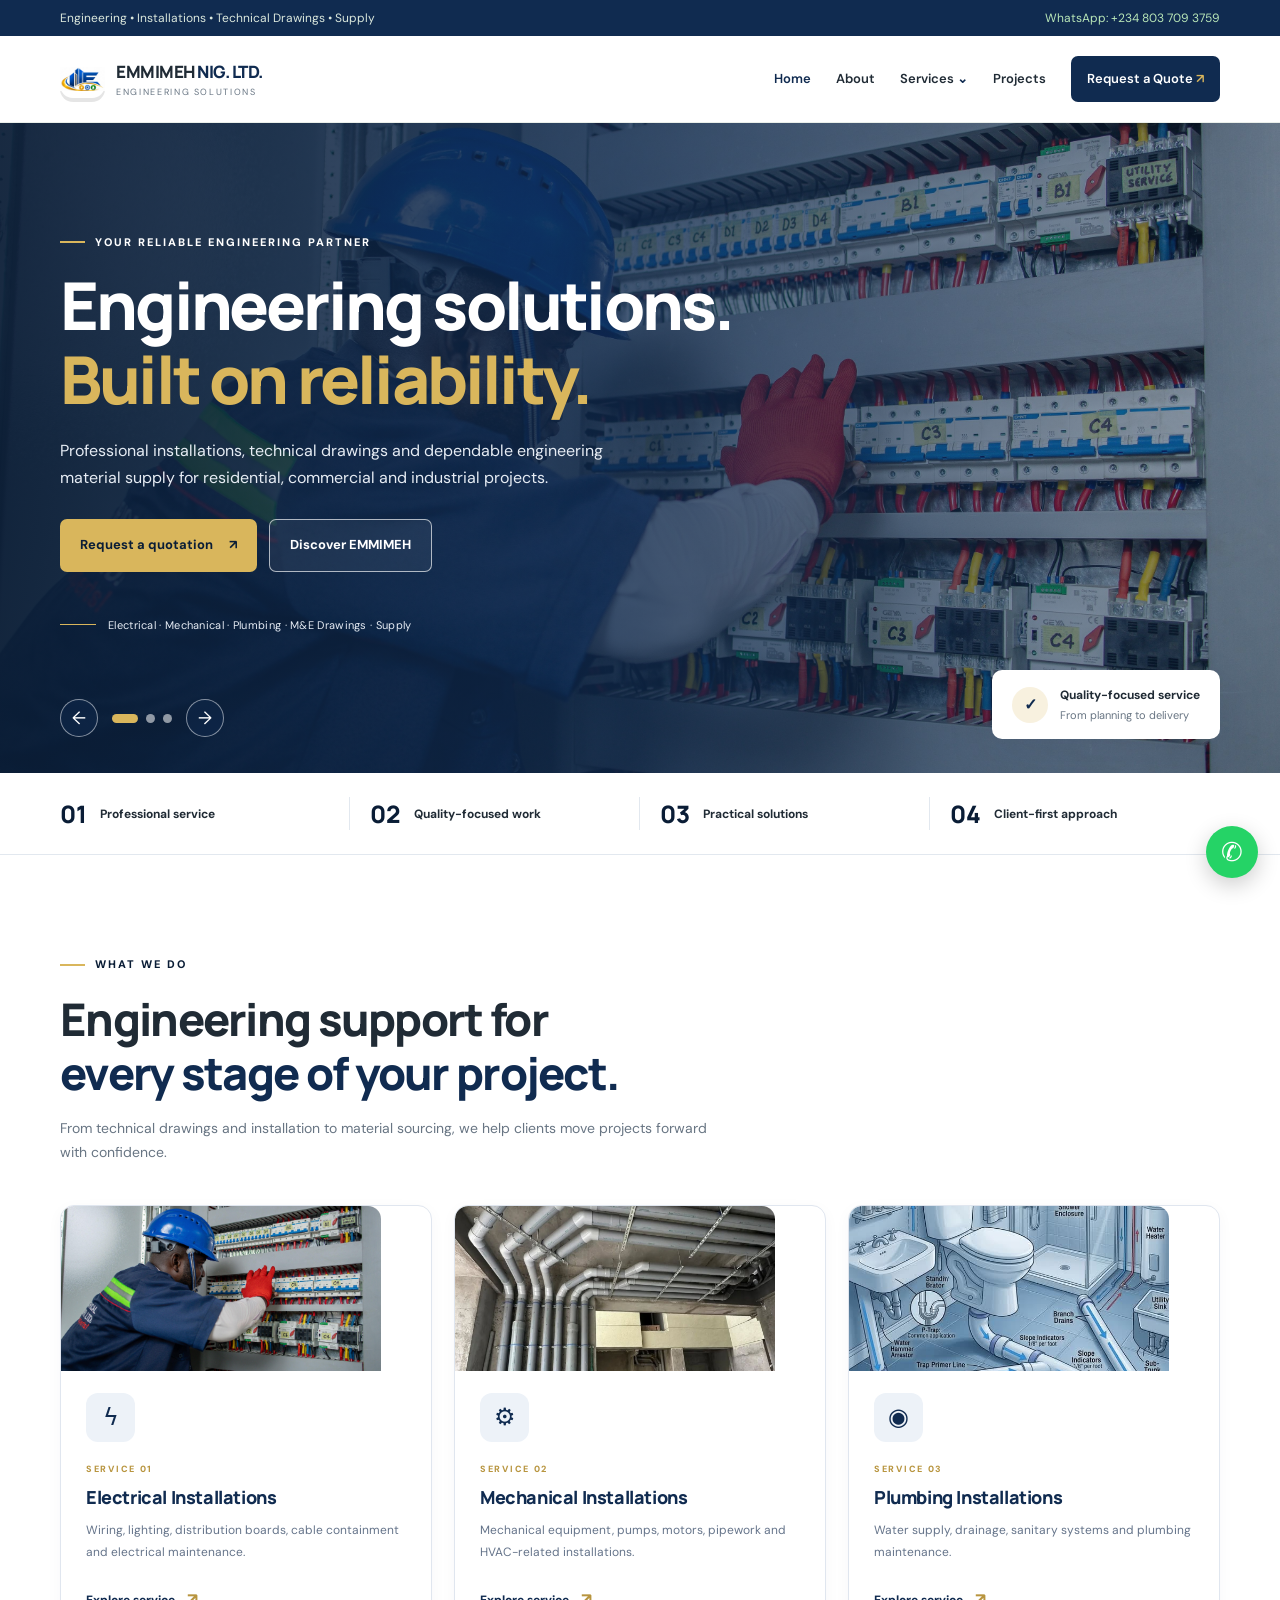
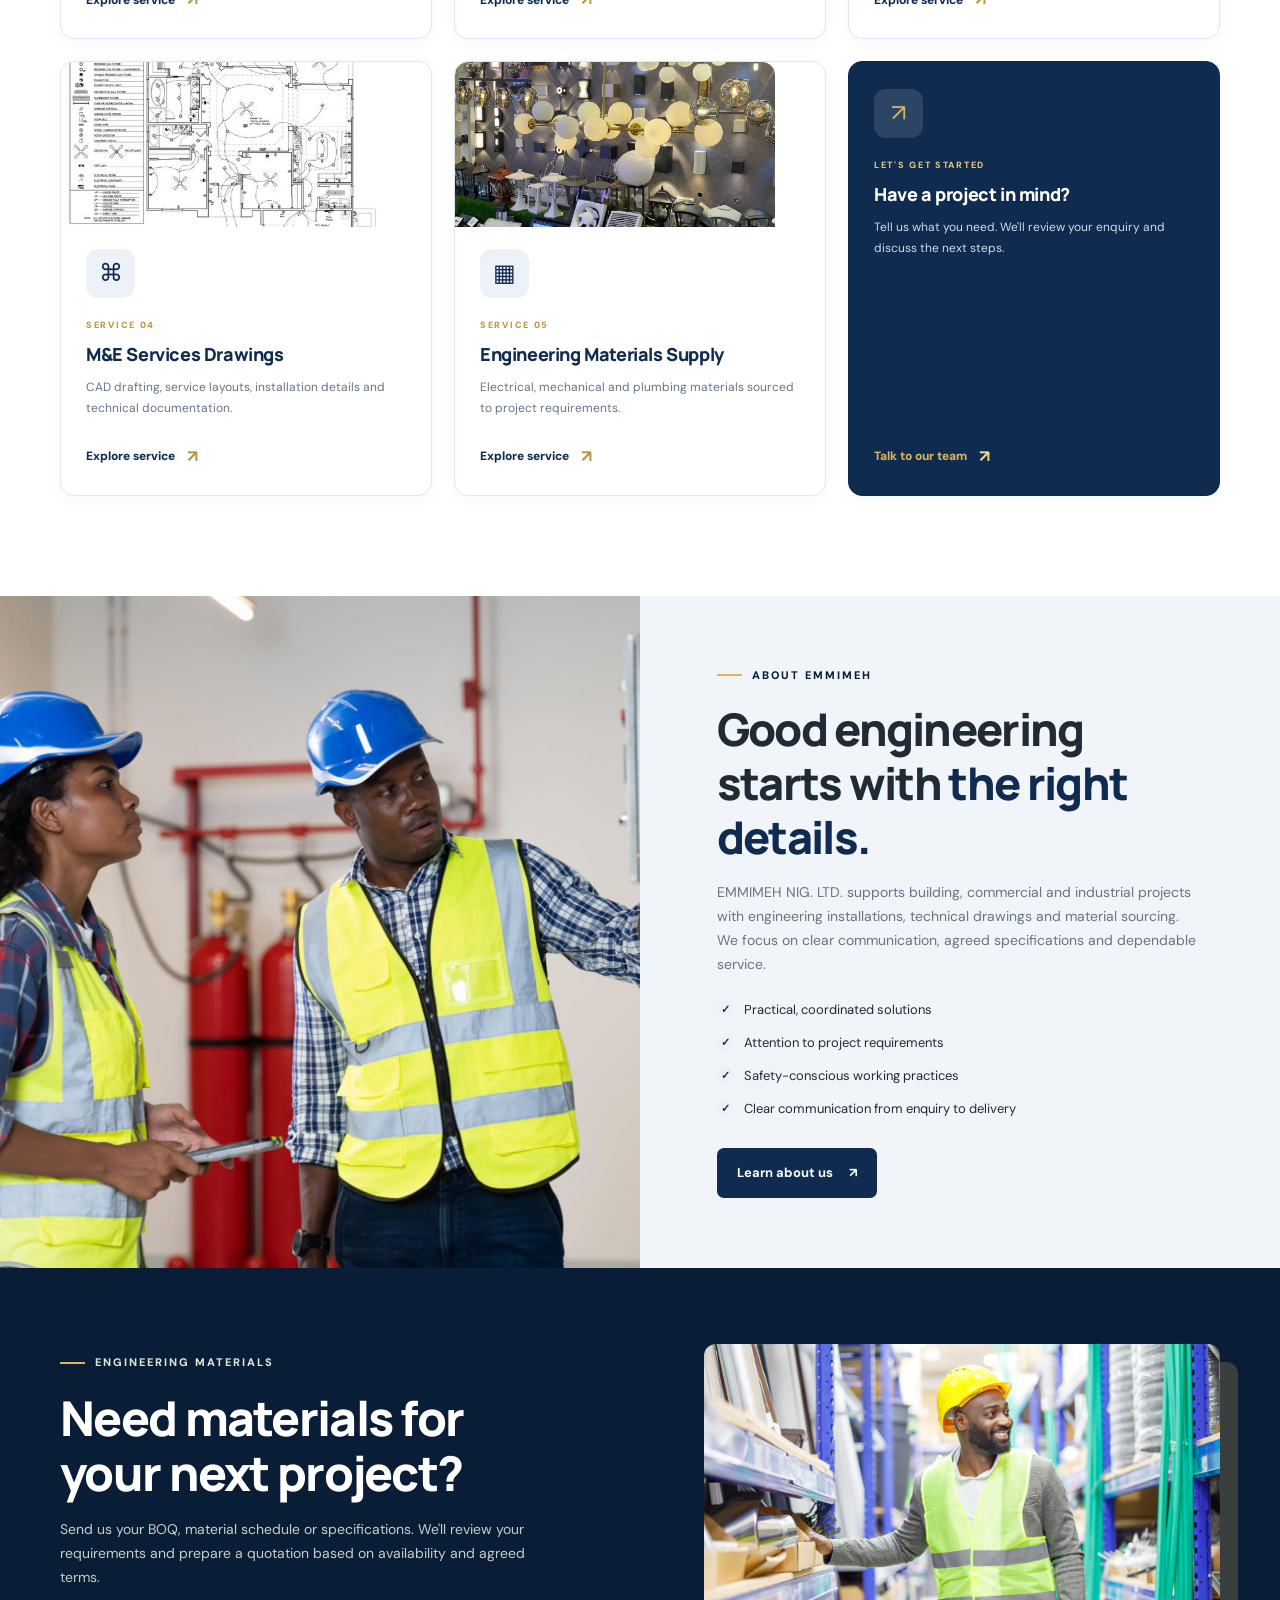
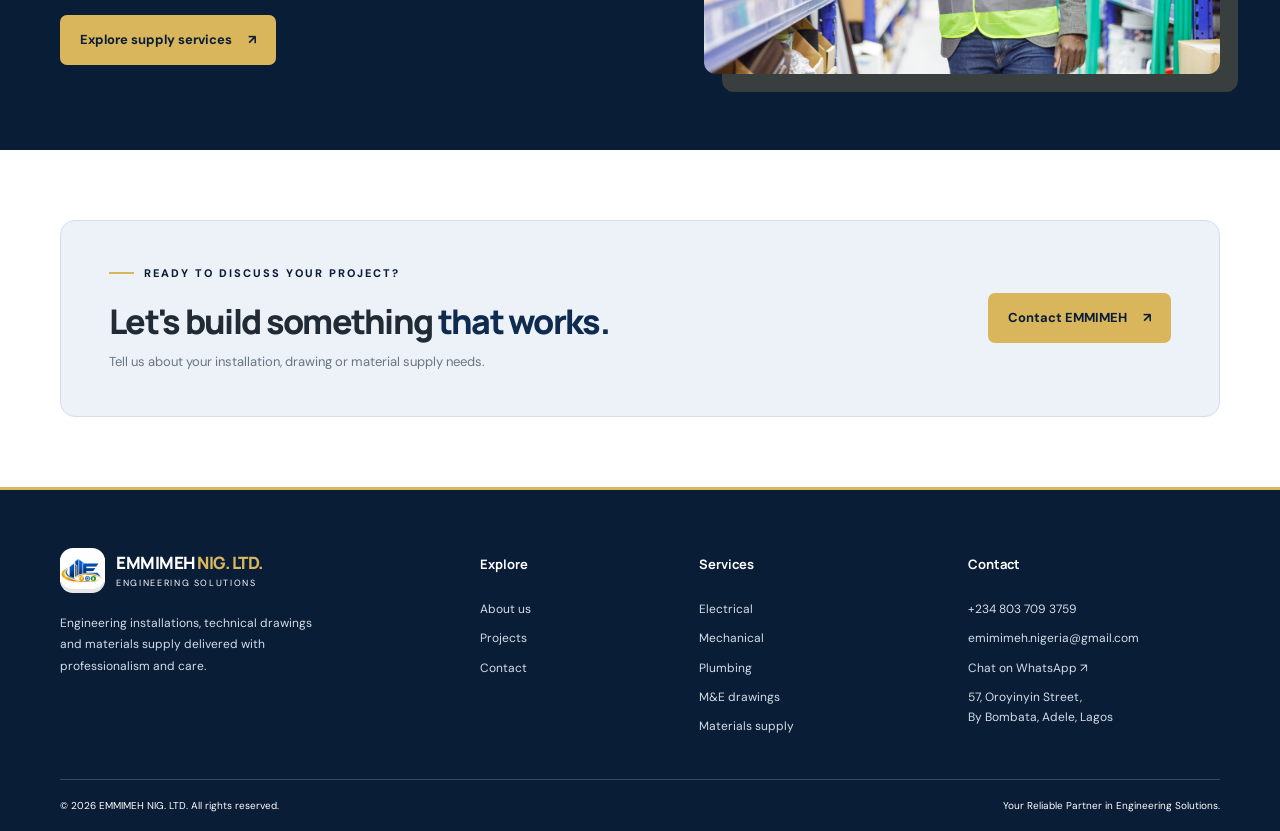
==== index.html @ 266e063d "Initial website deployment" ====
<!DOCTYPE html>
<html lang="en">
<head>
  <meta charset="UTF-8">
  <meta name="viewport" content="width=device-width, initial-scale=1.0">

  <meta name="description" content="EMMIMEH NIG. LTD. provides electrical, mechanical and plumbing installations, M&E drawings and engineering materials supply in Lagos, Nigeria.">

  <meta name="theme-color" content="#102B50">

  <title>EMMIMEH NIG. LTD. | Engineering Solutions</title>

  <link rel="stylesheet" href="css/style.css">
  <script src="js/main.js" defer></script>
</head>

<body>

  <!-- TOP CONTACT BAR -->
  <div class="topbar">
    <div class="container topbar-inner">
      <span>Engineering • Installations • Technical Drawings • Supply</span>

      <a href="https://wa.me/2348037093759"
         target="_blank"
         rel="noopener">
        WhatsApp: +234 803 709 3759
      </a>
    </div>
  </div>

  <!-- HEADER AND NAVIGATION -->
  <header class="site-header">
    <div class="container nav-wrap">

      <a class="brand"
         href="index.html"
         aria-label="EMMIMEH NIG. LTD. home">

        <span class="brand-mark">
          <img src="images/new-logo.jpg" alt="EMMIMEH NIG. LTD. logo">
        </span>

        <span class="brand-copy">
          <strong>EMMIMEH <em>NIG. LTD.</em></strong>
          <small>ENGINEERING SOLUTIONS</small>
        </span>
      </a>

      <button class="menu-toggle"
              type="button"
              aria-label="Toggle navigation"
              aria-expanded="false">
        <span></span>
        <span></span>
        <span></span>
      </button>

      <nav class="nav-links" aria-label="Main navigation">

        <a class="active" href="index.html">Home</a>
        <a href="about.html">About</a>

        <div class="nav-dropdown">
          <button type="button" class="nav-drop-button">
            Services <span>⌄</span>
          </button>

          <div class="dropdown-menu">
            <a href="electrical.html">Electrical</a>
            <a href="mechanical.html">Mechanical</a>
            <a href="plumbing.html">Plumbing</a>
            <a href="drawings.html">M&amp;E Drawings</a>
            <a href="supply.html">Materials Supply</a>
          </div>
        </div>

        <a href="projects.html">Projects</a>

        <a href="contact.html" class="nav-cta">
          Request a Quote <span>↗</span>
        </a>

      </nav>
    </div>
  </header>

  <main>

    <!-- HERO SECTION: THREE BACKGROUND SLIDES -->
    <section class="hero" aria-label="Engineering solutions">

      <!-- Background image slides -->
      <div class="hero-backgrounds" aria-hidden="true">

        <div class="hero-photo hero-slide is-active"
             data-slide="0"
             style="background-image: url('images/electrical-installation.jpeg');">
        </div>

        <div class="hero-photo hero-slide"
             data-slide="1"
             style="background-image: url('images/electrical-drawing.jpg');">
        </div>

        <div class="hero-photo hero-slide"
             data-slide="2"
             style="background-image: url('images/plumbing.jpg');">
        </div>

      </div>

      <!-- Navy overlay sits above the photographs -->
      <div class="hero-shade"></div>

      <!-- Hero text sits above the overlay -->
      <div class="container hero-content">

        <p class="eyebrow light">
          <span></span>
          YOUR RELIABLE ENGINEERING PARTNER
        </p>

        <h1>
          Engineering solutions.<br>
          <span>Built on reliability.</span>
        </h1>

        <p class="hero-lead">
          Professional installations, technical drawings and dependable
          engineering material supply for residential, commercial and
          industrial projects.
        </p>

        <div class="hero-actions">

          <a class="btn btn-orange" href="contact.html">
            Request a quotation <span>↗</span>
          </a>

          <a class="btn btn-outline-light" href="about.html">
            Discover EMMIMEH
          </a>

        </div>

        <div class="hero-note">
          <span class="note-line"></span>
          <span>
            Electrical · Mechanical · Plumbing · M&amp;E Drawings · Supply
          </span>
        </div>

      </div>

      <!-- Quality message -->
      <div class="hero-stamp">
        <span class="stamp-icon">✓</span>

        <span>
          <strong>Quality-focused service</strong>
          <small>From planning to delivery</small>
        </span>
      </div>

      <!-- Slider controls -->
      <div class="hero-slider-controls"
           aria-label="Hero image controls">

        <button type="button"
                class="hero-prev"
                aria-label="Previous background image">
          &#8592;
        </button>

        <div class="hero-indicators"
             aria-label="Choose background image">

          <button type="button"
                  class="hero-indicator is-active"
                  data-go-to="0"
                  aria-label="Show background image 1"
                  aria-pressed="true">
          </button>

          <button type="button"
                  class="hero-indicator"
                  data-go-to="1"
                  aria-label="Show background image 2"
                  aria-pressed="false">
          </button>

          <button type="button"
                  class="hero-indicator"
                  data-go-to="2"
                  aria-label="Show background image 3"
                  aria-pressed="false">
          </button>

        </div>

        <button type="button"
                class="hero-next"
                aria-label="Next background image">
          &#8594;
        </button>

      </div>

    </section>

    <!-- COMPANY HIGHLIGHTS -->
    <section class="trust-strip">
      <div class="container trust-grid">

        <div>
          <strong>01</strong>
          <span>Professional service</span>
        </div>

        <div>
          <strong>02</strong>
          <span>Quality-focused work</span>
        </div>

        <div>
          <strong>03</strong>
          <span>Practical solutions</span>
        </div>

        <div>
          <strong>04</strong>
          <span>Client-first approach</span>
        </div>

      </div>
    </section>

   
<!-- SERVICES SECTION -->
<section class="section" id="services">
  <div class="container">

    <div class="section-heading reveal">
      <p class="eyebrow"><span></span> WHAT WE DO</p>
      <h2>
        Engineering support for<br>
        <span>every stage of your project.</span>
      </h2>
      <p>
        From technical drawings and installation to material sourcing,
        we help clients move projects forward with confidence.
      </p>
    </div>

    <div class="service-grid">

      <!-- SERVICE 01: ELECTRICAL -->
      <a class="service-card reveal" href="electrical.html">
        <img class="service-image"
             src="images/electrical-installation.jpeg"
             alt="Electrical installation work"
             loading="lazy">

        <div class="service-icon"><span>ϟ</span></div>
        <p class="card-number">SERVICE 01</p>
        <h3>Electrical Installations</h3>
        <p>Wiring, lighting, distribution boards, cable containment and electrical maintenance.</p>
        <span class="text-link">Explore service <b>↗</b></span>
      </a>

      <!-- SERVICE 02: MECHANICAL -->
      <a class="service-card reveal" href="mechanical.html">
        <img class="service-image"
             src="images/MechanicalInstallation.jpg"
             alt="Mechanical engineering installations"
             loading="lazy">

        <div class="service-icon"><span>⚙</span></div>
        <p class="card-number">SERVICE 02</p>
        <h3>Mechanical Installations</h3>
        <p>Mechanical equipment, pumps, motors, pipework and HVAC-related installations.</p>
        <span class="text-link">Explore service <b>↗</b></span>
      </a>

      <!-- SERVICE 03: PLUMBING -->
      <a class="service-card reveal" href="plumbing.html">
        <img class="service-image"
             src="images/plumbing.jpg"
             alt="Plumbing installation work"
             loading="lazy">

        <div class="service-icon"><span>◉</span></div>
        <p class="card-number">SERVICE 03</p>
        <h3>Plumbing Installations</h3>
        <p>Water supply, drainage, sanitary systems and plumbing maintenance.</p>
        <span class="text-link">Explore service <b>↗</b></span>
      </a>

      <!-- SERVICE 04: ENGINEERING DRAWINGS -->
      <a class="service-card reveal" href="drawings.html">
        <img class="service-image"
             src="images/electrical-drawing.jpg"
             alt="Engineering technical drawings"
             loading="lazy">

        <div class="service-icon"><span>⌘</span></div>
        <p class="card-number">SERVICE 04</p>
        <h3>M&amp;E Services Drawings</h3>
        <p>CAD drafting, service layouts, installation details and technical documentation.</p>
        <span class="text-link">Explore service <b>↗</b></span>
      </a>

      <!-- SERVICE 05: MATERIALS SUPPLY -->
      <a class="service-card reveal" href="supply.html">
        <img class="service-image"
             src="images/electricalmaterials.jpg"
             alt="Engineering materials and supplies"
             loading="lazy">

        <div class="service-icon"><span>▦</span></div>
        <p class="card-number">SERVICE 05</p>
        <h3>Engineering Materials Supply</h3>
        <p>Electrical, mechanical and plumbing materials sourced to project requirements.</p>
        <span class="text-link">Explore service <b>↗</b></span>
      </a>

      <!-- CONTACT CARD -->
      <a class="service-card service-card-dark reveal" href="contact.html">
        <div class="service-icon pale"><span>↗</span></div>
        <p class="card-number">LET'S GET STARTED</p>
        <h3>Have a project in mind?</h3>
        <p>Tell us what you need. We'll review your enquiry and discuss the next steps.</p>
        <span class="text-link">Talk to our team <b>↗</b></span>
      </a>

    </div>
  </div>
</section>



    <!-- ABOUT PREVIEW -->
    <section class="split-section">

      <div class="split-image reveal">
        <img src="images/HOME.jpeg"
             alt="Electrical technician working on an electrical distribution panel">
      </div>

      <div class="split-copy reveal">

        <p class="eyebrow">
          <span></span> ABOUT EMMIMEH
        </p>

        <h2>
          Good engineering starts with
          <span>the right details.</span>
        </h2>

        <p>
          EMMIMEH NIG. LTD. supports building, commercial and industrial
          projects with engineering installations, technical drawings
          and material sourcing. We focus on clear communication,
          agreed specifications and dependable service.
        </p>

        <ul class="check-list">
          <li>Practical, coordinated solutions</li>
          <li>Attention to project requirements</li>
          <li>Safety-conscious working practices</li>
          <li>Clear communication from enquiry to delivery</li>
        </ul>

        <a class="btn btn-green" href="about.html">
          Learn about us <span>↗</span>
        </a>

      </div>
    </section>

    <!-- MATERIALS SUPPLY -->
    <section class="supply-band">
      <div class="container supply-layout">

        <div class="supply-copy reveal">

          <p class="eyebrow light">
            <span></span> ENGINEERING MATERIALS
          </p>

          <h2>
            Need materials for<br>
            your next project?
          </h2>

          <p>
            Send us your BOQ, material schedule or specifications.
            We'll review your requirements and prepare a quotation
            based on availability and agreed terms.
          </p>

          <a class="btn btn-orange" href="supply.html">
            Explore supply services <span>↗</span>
          </a>

        </div>

        <img class="supply-photo reveal"
             src="images/SUPPLY-OF-ENGINEERING-MATERIALS.jpeg"
             alt="Engineering materials and equipment for project supply">

      </div>
    </section>

    <!-- CONTACT CALL TO ACTION -->
    <section class="cta-section">
      <div class="container cta-box reveal">

        <div>
          <p class="eyebrow">
            <span></span> READY TO DISCUSS YOUR PROJECT?
          </p>

          <h2>
            Let's build something
            <span>that works.</span>
          </h2>

          <p>
            Tell us about your installation, drawing or material supply needs.
          </p>
        </div>

        <a class="btn btn-orange" href="contact.html">
          Contact EMMIMEH <span>↗</span>
        </a>

      </div>
    </section>

  </main>

  <!-- FOOTER -->
  <footer class="site-footer">

    <div class="container footer-main">

      <div class="footer-about">

        <a class="brand brand-footer" href="index.html">

          <span class="brand-mark">
            <img src="images/new-logo.jpg" alt="EMMIMEH NIG. LTD. logo">
          </span>

          <span class="brand-copy">
            <strong>EMMIMEH <em>NIG. LTD.</em></strong>
            <small>ENGINEERING SOLUTIONS</small>
          </span>

        </a>

        <p>
          Engineering installations, technical drawings and materials
          supply delivered with professionalism and care.
        </p>

      </div>

      <div>
        <h4>Explore</h4>
        <a href="about.html">About us</a>
        <a href="projects.html">Projects</a>
        <a href="contact.html">Contact</a>
      </div>

      <div>
        <h4>Services</h4>
        <a href="electrical.html">Electrical</a>
        <a href="mechanical.html">Mechanical</a>
        <a href="plumbing.html">Plumbing</a>
        <a href="drawings.html">M&amp;E drawings</a>
        <a href="supply.html">Materials supply</a>
      </div>

      <div>
        <h4>Contact</h4>

        <a href="tel:+2348037093759">
          +234 803 709 3759
        </a>

        <a href="mailto:emimimeh.nigeria@gmail.com">
          emimimeh.nigeria@gmail.com
        </a>

        <a href="https://wa.me/2348037093759"
           target="_blank"
           rel="noopener">
          Chat on WhatsApp ↗
        </a>

        <span>
          57, Oroyinyin Street,<br>
          By Bombata, Adele, Lagos
        </span>

      </div>

    </div>

    <div class="container footer-bottom">

      <span>
        © <span data-year></span> EMMIMEH NIG. LTD. All rights reserved.
      </span>

      <span>
        Your Reliable Partner in Engineering Solutions.
      </span>

    </div>

  </footer>

  <!-- FLOATING WHATSAPP BUTTON -->
  <a class="whatsapp-float"
     href="https://wa.me/2348037093759?text=Hello%20EMMIMEH%20NIG.%20LTD.%2C%20I%20would%20like%20to%20make%20an%20enquiry."
     target="_blank"
     rel="noopener"
     aria-label="Chat with EMMIMEH NIG. LTD. on WhatsApp">
    ✆
  </a>

</body>
</html>
---- css/style.css ----
@import url('https://fonts.googleapis.com/css2?family=DM+Sans:wght@400;500;600;700&family=Manrope:wght@400;500;600;700;800&display=swap');



:root {
  /* EMMIMEH brand colours */
  --blue: #102B50;
  --blue-dark: #0A1D36;
  --blue-pale: #EDF2F8;

  --gold: #D9B65C;
  --gold-dark: #B8953F;
  --gold-pale: #F8F1DF;

  /* Neutral colours */
  --ink: #202B35;
  --muted: #687583;
  --line: #E2E8EF;
  --white: #FFFFFF;
  --soft: #F1F4F8;
  --dark: #102B50;

  /* Compatibility with existing page styles */
  --green: var(--blue);
  --green-dark: var(--blue-dark);
  --green-pale: var(--blue-pale);

  --red: var(--blue);
  --red-dark: var(--blue-dark);
  --red-pale: var(--blue-pale);

  --orange: var(--gold);
  --orange-dark: var(--gold-dark);

  --shadow: 0 18px 50px rgba(16, 43, 80, 0.10);
}

* {
  box-sizing: border-box;
}

html {
  scroll-behavior: smooth;
  scroll-padding-top: 100px;
}

body {
  margin: 0;
  font-family: 'DM Sans', sans-serif;
  color: var(--ink);
  background: #fff;
  line-height: 1.7;
}

img {
  display: block;
  max-width: 100%;
}

a {
  color: inherit;
  text-decoration: none;
}

button, input, textarea, select {
  font: inherit;
}

.container {
  width: min(1160px, calc(100% - 44px));
  margin-inline: auto;
}

/* TOP BAR */

.topbar {
  background: var(--dark);
  color: #dbe8dd;
  font-size: 12px;
}

.topbar-inner {
  display: flex;
  justify-content: space-between;
  gap: 20px;
  padding: 8px 0;
}

.topbar a {
  color: #b9e7b8;
}

/* HEADER AND NAVIGATION */

.site-header {
  position: sticky;
  top: 0;
  z-index: 50;
  background: rgba(255,255,255,.96);
  backdrop-filter: blur(12px);
  border-bottom: 1px solid rgba(229,235,229,.8);
}

.nav-wrap {
  height: 86px;
  display: flex;
  align-items: center;
  justify-content: space-between;
  gap: 30px;
}

.brand {
  display: inline-flex;
  align-items: center;
  gap: 11px;
  flex-shrink: 0;
}

.brand-mark {
  width: 45px;
  height: 45px;
  border-radius: 13px;
  background: var(--green-dark);
  color: #fff;
  display: grid;
  place-items: center;
  font: 800 28px Manrope, sans-serif;
  position: relative;
  box-shadow: inset 0 -4px 0 rgba(0,0,0,.1);
}

.brand-mark span {
  color: #ff9b46;
}

.brand-copy {
  display: flex;
  flex-direction: column;
  line-height: 1.25;
}

.brand-copy strong {
  font: 800 17px Manrope, sans-serif;
  letter-spacing: -.5px;
}

.brand-copy em {
  font-style: normal;
  color: var(--green-dark);
}

.brand-copy small {
  font-size: 9px;
  letter-spacing: 1.65px;
  color: #78847b;
  margin-top: 4px;
}

.nav-links {
  display: flex;
  align-items: center;
  gap: 25px;
  font-size: 13px;
  font-weight: 600;
}

.nav-links > a:not(.nav-cta) {
  transition: color .2s;
}

.nav-links > a:hover,
.nav-links > a.active {
  color: var(--green-dark);
}

.nav-cta {
  background: var(--green-dark);
  color: white;
  padding: 12px 16px;
  border-radius: 7px;
  transition: background .2s, transform .2s;
}

.nav-cta:hover {
  background: #185c2b;
  transform: translateY(-2px);
}

.nav-cta span {
  color: #ffd1a8;
}

.nav-dropdown {
  position: relative;
}

.nav-drop-button {
  border: 0;
  background: none;
  padding: 10px 0;
  color: var(--ink);
  font-weight: 600;
  font-size: 13px;
  cursor: pointer;
}

.nav-drop-button span {
  color: var(--green-dark);
}

.dropdown-menu {
  display: none;
  position: absolute;
  top: 100%;
  left: -18px;
  min-width: 200px;
  padding: 9px;
  background: #fff;
  border: 1px solid var(--line);
  border-radius: 10px;
  box-shadow: var(--shadow);
}

.nav-dropdown:hover .dropdown-menu,
.nav-dropdown:focus-within .dropdown-menu {
  display: grid;
}

.dropdown-menu a {
  padding: 9px 12px;
  border-radius: 6px;
  font-size: 13px;
}

.dropdown-menu a:hover {
  background: var(--green-pale);
  color: var(--green-dark);
}

.menu-toggle {
  display: none;
  background: none;
  border: 0;
  padding: 8px;
}

.menu-toggle span {
  display: block;
  width: 25px;
  height: 2px;
  background: var(--ink);
  margin: 5px;
}

/* HOME HERO */

.hero {
  position: relative;
  min-height: 610px;
  background: #1b2b22;
  display: flex;
  align-items: center;
  overflow: hidden;
  color: #fff;
}

.hero-photo,
.hero-shade {
  position: absolute;
  inset: 0;
}

.hero-photo {
  background-image: url('../images/engineering-supply.jfif');
  background-size: cover;
  background-position: center 42%;
  transform: scale(1.02);
  animation: heroZoom 12s ease-in-out infinite alternate;
}

.hero-shade {
  background: linear-gradient(
    90deg,
    rgba(13,28,19,.91) 0%,
    rgba(17,38,23,.78) 48%,
    rgba(15,30,20,.16) 100%
  );
}

.hero-content {
  position: relative;
  z-index: 1;
  padding: 90px 0 105px;
  animation: riseIn .8s ease both;
}

.eyebrow {
  display: flex;
  align-items: center;
  gap: 10px;
  color: var(--green-dark);
  font-size: 11px;
  font-weight: 800;
  letter-spacing: 2px;
  text-transform: uppercase;
  margin: 0 0 18px;
}

.eyebrow > span {
  width: 25px;
  height: 2px;
  background: var(--orange);
  display: inline-block;
}

.eyebrow.light {
  color: #d9e9da;
}

.hero h1,
.page-hero h1 {
  font: 800 clamp(40px,5.2vw,66px)/1.12 Manrope, sans-serif;
  letter-spacing: -2.8px;
  max-width: 750px;
  margin: 0 0 20px;
}

.hero h1 span {
  color: #a5dfa1;
}

.hero-lead {
  font-size: 16px;
  color: #e0e8e1;
  max-width: 590px;
  margin: 0 0 28px;
}

.hero-actions {
  display: flex;
  flex-wrap: wrap;
  gap: 12px;
}

.btn {
  display: inline-flex;
  align-items: center;
  justify-content: center;
  gap: 16px;
  border: 0;
  border-radius: 7px;
  padding: 14px 20px;
  font-weight: 700;
  font-size: 13px;
  cursor: pointer;
  transition: transform .2s, background .2s, box-shadow .2s;
}

.btn:hover {
  transform: translateY(-3px);
  box-shadow: 0 10px 24px rgba(0,0,0,.12);
}

.btn-orange {
  background: var(--orange);
  color: #fff;
}

.btn-orange:hover {
  background: var(--orange-dark);
}

.btn-green {
  background: var(--green-dark);
  color: #fff;
}

.btn-outline-light {
  border: 1px solid rgba(255,255,255,.55);
  color: #fff;
  background: rgba(255,255,255,.06);
}

.hero-note {
  display: flex;
  align-items: center;
  gap: 12px;
  margin-top: 44px;
  color: #d2ddd4;
  font-size: 11px;
  letter-spacing: .3px;
}

.note-line {
  width: 36px;
  height: 1px;
  background: var(--orange);
}

.hero-stamp {
  position: absolute;
  right: max(22px, calc((100vw - 1160px)/2));
  bottom: 34px;
  z-index: 2;
  display: flex;
  align-items: center;
  gap: 12px;
  background: #fff;
  color: var(--ink);
  padding: 15px 20px;
  border-radius: 10px;
  box-shadow: var(--shadow);
}

.stamp-icon {
  display: grid;
  place-items: center;
  background: var(--green-pale);
  color: var(--green-dark);
  width: 36px;
  height: 36px;
  border-radius: 50%;
  font-weight: 800;
}

.hero-stamp strong,
.hero-stamp small {
  display: block;
}

.hero-stamp strong {
  font-size: 12px;
}

.hero-stamp small {
  font-size: 11px;
  color: var(--muted);
}

/* TRUST STRIP */

.trust-strip {
  border-bottom: 1px solid var(--line);
  background: #fff;
}

.trust-grid {
  display: grid;
  grid-template-columns: repeat(4,1fr);
  padding: 24px 0;
}

.trust-grid > div {
  display: flex;
  align-items: center;
  gap: 13px;
  padding: 0 20px;
  border-right: 1px solid var(--line);
}

.trust-grid > div:first-child {
  padding-left: 0;
}

.trust-grid > div:last-child {
  border: 0;
}

.trust-grid strong {
  font: 800 24px Manrope;
  color: var(--green-dark);
}

.trust-grid span {
  font-size: 12px;
  font-weight: 700;
}

/* GENERAL SECTIONS */

.section {
  padding: 100px 0;
}

.section-heading {
  max-width: 660px;
  margin-bottom: 40px;
}

.section-heading h2,
.split-copy h2,
.about-main h2,
.service-detail-copy h2,
.contact-info h2,
.cta-box h2 {
  font: 800 clamp(30px,3.7vw,45px)/1.2 Manrope, sans-serif;
  letter-spacing: -1.7px;
  margin: 0 0 17px;
}

.section-heading h2 span,
.split-copy h2 span,
.about-main h2 span,
.service-detail-copy h2 span,
.contact-info h2 span,
.cta-box h2 span {
  color: var(--green-dark);
}

.section-heading > p:last-child,
.split-copy > p:not(.eyebrow),
.about-main > p:not(.eyebrow),
.service-detail-copy > p,
.contact-info > p:not(.eyebrow) {
  color: var(--muted);
  font-size: 14px;
  max-width: 650px;
}

/* SERVICE CARDS */


/* =========================================
   EMMIMEH — MODERN INTERACTIVE SERVICES GRID
========================================= */

.service-grid {
  display: grid;
  grid-template-columns: repeat(3, minmax(0, 1fr));
  gap: 22px;
}

/* Individual service cards */
.service-card {
  position: relative;
  overflow: hidden;
  border: 1px solid #e0e6ef;
  border-radius: 14px;
  padding: 27px 25px 24px;
  min-height: 285px;
  display: flex;
  flex-direction: column;
  align-items: flex-start;
  background: #ffffff;
  color: #102b50;
  text-decoration: none;
  box-shadow: 0 4px 16px rgba(16, 43, 80, 0.035);
  transition:
    transform 0.28s ease,
    border-color 0.28s ease,
    box-shadow 0.28s ease,
    background-color 0.28s ease;
}

/* Subtle gold line revealed at the top */
.service-card::before {
  content: "";
  position: absolute;
  top: 0;
  left: 0;
  width: 0;
  height: 3px;
  background: #d9b65c;
  transition: width 0.3s ease;
}



.service-card:hover::before {
  width: 100%;
}

.service-card:focus-visible {
  outline: 3px solid #d9b65c;
  outline-offset: 4px;
}



/* Images inside service cards */
.service-card .service-image {
  display: block;
  width: calc(100% + 50px);
  height: 165px;
  flex-shrink: 0;
  margin: -27px -25px 22px;
  object-fit: cover;
  object-position: center;
  border-radius: 13px 13px 0 0;
  background: #edf2f8;
  transition: filter 0.3s ease;
}

.service-card:hover .service-image {
  filter: brightness(1.06);
}

@media (max-width: 900px) {
  .service-card .service-image {
    height: 175px;
  }
}

@media (max-width: 560px) {
  .service-card .service-image {
    width: calc(100% + 44px);
    height: 190px;
    margin: -24px -22px 20px;
  }
}




/* Icon container */
.service-icon {
  width: 49px;
  height: 49px;
  border-radius: 12px;
  display: grid;
  place-items: center;
  font-size: 24px;
  margin-bottom: 20px;
  background: #edf2f8;
  color: #102b50;
  transition:
    background-color 0.28s ease,
    color 0.28s ease,
    transform 0.28s ease;
}



/* Service number */
.card-number {
  font-size: 9px;
  font-weight: 800;
  letter-spacing: 1.7px;
  color: #b8953f;
  margin: 0 0 8px;
}

/* Service title */
.service-card h3 {
  font: 800 18px/1.4 Manrope, sans-serif;
  margin: 0 0 10px;
  letter-spacing: -0.4px;
  color: #102b50;
  transition: color 0.25s ease;
}


/* Service description */
.service-card > p:not(.card-number) {
  font-size: 12px;
  line-height: 1.8;
  color: #65748a;
  margin: 0 0 22px;
}

/* Card link */
.text-link {
  display: inline-flex;
  gap: 12px;
  align-items: center;
  color: #102b50;
  font-size: 12px;
  font-weight: 800;
  margin-top: auto;
  transition: color 0.25s ease;
}

.text-link b {
  color: #b8953f;
  font-size: 17px;
  transition: transform 0.25s ease;
}



.service-card:hover .text-link b {
  transform: translate(3px, -2px);
}

/* Dark contact / call-to-action card */
.service-card-dark {
  background: #102b50;
  color: #ffffff;
  border-color: #102b50;
}



.service-card-dark h3 {
  color: #ffffff;
}

.service-card-dark > p:not(.card-number) {
  color: #d1dbea;
}

.service-card-dark .card-number {
  color: #e2c879;
}

.service-card-dark .service-icon,
.service-icon.pale {
  background: rgba(255, 255, 255, 0.12);
  color: #f0d78c;
}





.service-card-dark .text-link {
  color: #ffffff;
}

.service-card-dark .text-link b {
  color: #f0d78c;
}

/* Tablet layout */
@media (max-width: 900px) {
  .service-grid {
    grid-template-columns: repeat(2, minmax(0, 1fr));
    gap: 18px;
  }

  .service-card {
    min-height: 270px;
  }
}

/* Mobile layout */
@media (max-width: 560px) {
  .service-grid {
    grid-template-columns: 1fr;
    gap: 15px;
  }

  .service-card {
    min-height: 245px;
    padding: 24px 22px;
  }

  .service-icon {
    width: 45px;
    height: 45px;
    margin-bottom: 17px;
  }

  .service-card h3 {
    font-size: 17px;
  }
}

/* Respect visitors who prefer reduced motion */
@media (prefers-reduced-motion: reduce) {
  .service-card,
  .service-card::before,
  .service-icon,
  .service-card h3,
  .text-link,
  .text-link b {
    transition: transform 0.45s ease;
  }

  .service-card:hover,
  .service-card:hover .service-icon {
   transition: transform 0.45s ease;
  }
}


/* Service card animation */
.service-card {
  transition:
    transform 0.35s ease,
    box-shadow 0.35s ease;
}

/* Lift the card without changing its colour */
.service-card:hover {
  transform: translateY(-8px);
  box-shadow: 0 18px 35px rgba(0, 0, 0, 0.16);
}

/* Smooth image zoom */
.service-card .service-image {
  transition: transform 0.45s ease;
}

.service-card:hover .service-image {
  transform: scale(1.04);
}

/* Keyboard accessibility */
.service-card:focus-visible {
  outline: 2px solid #c9a45c;
  outline-offset: 5px;
}

/* Respect reduced-motion preferences */
@media (prefers-reduced-motion: reduce) {
  .service-card,
  .service-card .service-image {
    transition: transform 0.45s ease;
  }

  .service-card:hover {
    transition: transform 0.45s ease;
  }

  .service-card:hover .service-image {
   transition: transform 0.45s ease;
  }
}


/* ABOUT SPLIT SECTION */

.split-section {
  display: grid;
  grid-template-columns: 1fr 1fr;
  min-height: 520px;
  background: var(--soft);
}

.split-image {
  min-height: 480px;
  overflow: hidden;
}

.split-image img {
  width: 100%;
  height: 100%;
  object-fit: cover;
  transition: transform .7s;
}

.split-image:hover img {
  transform: scale(1.04);
}

.split-copy {
  align-self: center;
  padding: 70px clamp(30px,6vw,100px);
}

.split-copy h2 {
  max-width: 500px;
}

.split-copy > p:not(.eyebrow) {
  margin-bottom: 22px;
}

.check-list {
  list-style: none;
  padding: 0;
  margin: 22px 0 28px;
  display: grid;
  gap: 11px;
}

.check-list li {
  position: relative;
  padding-left: 27px;
  color: #46544a;
  font-size: 13px;
}

.check-list li:before {
  content: '✓';
  position: absolute;
  left: 0;
  top: 1px;
  display: grid;
  place-items: center;
  width: 17px;
  height: 17px;
  border-radius: 50%;
  background: var(--green-pale);
  color: var(--green-dark);
  font-size: 11px;
  font-weight: 800;
}

/* SUPPLY BAND */

.supply-band {
  background: var(--dark);
  color: #fff;
  padding: 76px 0;
  overflow: hidden;
}

.supply-layout {
  display: grid;
  grid-template-columns: 1fr .9fr;
  align-items: center;
  gap: 70px;
}

.supply-copy h2 {
  font: 800 clamp(34px,4vw,48px)/1.15 Manrope;
  letter-spacing: -1.7px;
  margin: 0 0 18px;
}

.supply-copy > p:not(.eyebrow) {
  font-size: 14px;
  color: #c4d0c7;
  max-width: 500px;
  margin-bottom: 25px;
}

.supply-photo {
  width: 100%;
  height: 330px;
  object-fit: cover;
  border-radius: 12px;
  box-shadow: 18px 18px 0 rgba(102,185,109,.18);
}

/* CALL TO ACTION */

.cta-section {
  padding: 70px 0;
}

.cta-box {
  background: var(--green-pale);
  border: 1px solid #d8ebd7;
  border-radius: 15px;
  padding: 43px 48px;
  display: flex;
  align-items: center;
  justify-content: space-between;
  gap: 25px;
}

.cta-box h2 {
  font-size: 34px;
  margin-bottom: 9px;
}

.cta-box > div > p:last-child {
  margin: 0;
  color: var(--muted);
  font-size: 13px;
}

/* FOOTER */

.site-footer {
  background: #111c15;
  color: #dbe5dc;
  padding: 58px 0 0;
}

.footer-main {
  display: grid;
  grid-template-columns: 1.5fr .7fr .9fr 1fr;
  gap: 42px;
  padding-bottom: 42px;
}

.brand-footer .brand-copy strong {
  color: #fff;
}

.brand-footer .brand-copy em {
  color: #9ed99a;
}

.brand-footer .brand-copy small {
  color: #9daaa0;
}

.footer-about > p {
  font-size: 12px;
  line-height: 1.8;
  color: #aab7ad;
  max-width: 270px;
  margin-top: 20px;
}

.footer-main h4 {
  font: 700 13px Manrope;
  color: #fff;
  margin: 7px 0 17px;
}

.footer-main > div:not(.footer-about) {
  display: flex;
  flex-direction: column;
  align-items: flex-start;
  gap: 9px;
}

.footer-main > div > a:not(.brand),
.footer-main > div > span {
  font-size: 12px;
  color: #aab7ad;
  transition: color .2s;
}

.footer-main > div > a:not(.brand):hover {
  color: #a5dfa1;
}

.footer-bottom {
  border-top: 1px solid #2a382e;
  padding: 17px 0;
  display: flex;
  justify-content: space-between;
  gap: 20px;
  font-size: 10px;
  color: #8e9e91;
}

/* WHATSAPP BUTTON */

.whatsapp-float {
  position: fixed;
  right: 22px;
  bottom: 22px;
  z-index: 40;
  width: 52px;
  height: 52px;
  border-radius: 50%;
  display: grid;
  place-items: center;
  background: #20bf65;
  color: white;
  font-size: 26px;
  box-shadow: 0 7px 22px rgba(0,0,0,.2);
  transition: transform .2s;
}

.whatsapp-float:hover {
  transform: translateY(-4px) scale(1.04);
}

/* INNER PAGE BANNER */

.page-hero {
  background: linear-gradient(115deg,#eff8ed,#fff 65%);
  border-bottom: 1px solid var(--line);
  padding: 72px 0 60px;
  overflow: hidden;
  position: relative;
}

.page-hero:after {
  content: '';
  position: absolute;
  right: -100px;
  top: -180px;
  width: 440px;
  height: 440px;
  border: 1px solid #d8ecd7;
  border-radius: 50%;
  box-shadow: 0 0 0 45px rgba(216,236,215,.22),
              0 0 0 90px rgba(216,236,215,.12);
}

.page-hero-inner {
  position: relative;
  z-index: 1;
}

.page-hero h1 {
  font-size: clamp(36px,4.5vw,54px);
  max-width: 850px;
  margin-bottom: 15px;
}

.page-hero h1 span {
  color: var(--green-dark);
}

.page-hero-inner > p:not(.eyebrow) {
  max-width: 650px;
  color: var(--muted);
  font-size: 15px;
}

.breadcrumbs {
  margin-top: 26px;
  font-size: 11px;
  color: #8b968d;
}

.breadcrumbs a {
  color: var(--green-dark);
  font-weight: 700;
}

/* ABOUT PAGE */

.about-layout,
.service-detail-layout,
.contact-layout {
  display: grid;
  grid-template-columns: 1fr .9fr;
  gap: 70px;
  align-items: center;
}

.about-main > p:not(.eyebrow) {
  margin-bottom: 15px;
}

.about-photo {
  width: 100%;
  height: 430px;
  object-fit: cover;
  border-radius: 13px;
  box-shadow: var(--shadow);
}

.values-section {
  background: var(--soft);
  padding: 85px 0;
}

.value-grid {
  display: grid;
  grid-template-columns: repeat(3,1fr);
  gap: 18px;
}

.value-card {
  background: #fff;
  border: 1px solid var(--line);
  border-radius: 12px;
  padding: 26px;
}

.value-num {
  font: 800 25px Manrope;
  color: var(--orange);
}

.value-card h3 {
  font: 800 19px Manrope;
  margin: 13px 0 9px;
}

.value-card p {
  font-size: 13px;
  color: var(--muted);
  margin: 0;
}

/* SERVICE DETAIL PAGES */

.service-detail-layout {
  align-items: start;
}

.service-detail-copy h3 {
  font: 800 17px Manrope;
  margin: 30px 0 10px;
}

.service-detail-copy .check-list {
  margin-top: 12px;
}

.service-detail-media img {
  width: 100%;
  height: 490px;
  object-fit: cover;
  border-radius: 13px;
  box-shadow: var(--shadow);
}

.image-caption {
  display: flex;
  align-items: center;
  gap: 10px;
  font-size: 11px;
  color: var(--muted);
  margin-top: 14px;
}

.caption-dot {
  width: 8px;
  height: 8px;
  border-radius: 50%;
  background: var(--orange);
}

.small-note {
  font-size: 11px !important;
  color: #7e8b80 !important;
  margin: 22px 0;
}

/* PROJECT GALLERY */

.project-grid {
  display: grid;
  grid-template-columns: repeat(3,1fr);
  gap: 20px;
}

.project-card,
.project-placeholder {
  border: 1px solid var(--line);
  border-radius: 12px;
  overflow: hidden;
  background: #fff;
  transition: transform .25s, box-shadow .25s;
}

.project-card:hover,
.project-placeholder:hover {
  transform: translateY(-5px);
  box-shadow: var(--shadow);
}

.project-card img {
  width: 100%;
  height: 220px;
  object-fit: cover;
}

.project-card-copy {
  padding: 22px;
}

.project-card-copy > span {
  font-size: 10px;
  text-transform: uppercase;
  letter-spacing: 1.2px;
  color: var(--green-dark);
  font-weight: 800;
}

.project-card-copy h3,
.project-placeholder h3 {
  font: 800 18px Manrope;
  margin: 8px 0;
}

.project-card-copy p,
.project-placeholder p {
  font-size: 12px;
  color: var(--muted);
  margin: 0;
}

.project-placeholder {
  padding: 30px;
  display: flex;
  flex-direction: column;
  align-items: flex-start;
  justify-content: center;
  min-height: 330px;
  background: var(--soft);
}

.placeholder-symbol {
  font-size: 35px;
  color: var(--orange);
  margin-bottom: 15px;
}

.project-placeholder .text-link {
  margin-top: 20px;
}

/* CONTACT PAGE */

.contact-layout {
  align-items: start;
  grid-template-columns: .8fr 1.2fr;
}

.contact-info h2 {
  font-size: 40px;
}

.contact-info > p:not(.eyebrow) {
  margin-bottom: 25px;
}

.contact-method {
  display: flex;
  align-items: center;
  gap: 14px;
  padding: 16px 0;
  border-bottom: 1px solid var(--line);
}

.contact-method-icon {
  width: 42px;
  height: 42px;
  display: grid;
  place-items: center;
  background: var(--green-pale);
  border-radius: 10px;
  color: var(--green-dark);
  font-weight: 800;
}

.contact-method small,
.contact-method strong {
  display: block;
}

.contact-method small {
  font-size: 11px;
  color: var(--muted);
}

.contact-method strong {
  font-size: 13px;
}

.contact-note {
  margin-top: 25px;
  background: var(--soft);
  border-radius: 10px;
  padding: 18px;
}

.contact-note strong {
  font: 800 13px Manrope;
}

.contact-note p {
  font-size: 12px;
  color: var(--muted);
  margin: 5px 0 0;
}

.form-panel {
  padding: 32px;
  border: 1px solid var(--line);
  border-radius: 14px;
  box-shadow: var(--shadow);
}

.form-panel h3 {
  font: 800 23px Manrope;
  margin: 0 0 4px;
}

.form-panel > p {
  font-size: 12px;
  color: var(--muted);
  margin: 0 0 24px;
}

.form-panel form {
  display: grid;
  gap: 16px;
}

.form-row {
  display: grid;
  grid-template-columns: 1fr 1fr;
  gap: 14px;
}

.form-panel label {
  display: grid;
  gap: 7px;
  font-size: 11px;
  font-weight: 700;
  color: #46534a;
}

.form-panel input,
.form-panel select,
.form-panel textarea {
  width: 100%;
  border: 1px solid #dfe7df;
  border-radius: 7px;
  padding: 12px 13px;
  background: #fff;
  color: var(--ink);
  outline: none;
  font-size: 12px;
  transition: border-color .2s, box-shadow .2s;
}

.form-panel input:focus,
.form-panel select:focus,
.form-panel textarea:focus {
  border-color: var(--green);
  box-shadow: 0 0 0 3px rgba(102,185,109,.13);
}

.form-panel textarea {
  resize: vertical;
}

.form-panel .file-label small {
  font-weight: 400;
  color: var(--muted);
  line-height: 1.5;
}

.btn-full {
  width: 100%;
}

.form-feedback {
  font-size: 11px !important;
  margin: 0 !important;
  color: var(--muted) !important;
}

/* ANIMATIONS */

.reveal {
  opacity: 0;
  transform: translateY(22px);
  transition: opacity .65s ease, transform .65s ease;
}

.reveal.is-visible {
  opacity: 1;
  transform: translateY(0);
}

@keyframes riseIn {
  from {
    opacity: 0;
    transform: translateY(22px);
  }
  to {
    opacity: 1;
    transform: translateY(0);
  }
}

@keyframes heroZoom {
  from { transform: scale(1.02); }
  to { transform: scale(1.09); }
}

/* TABLET */

@media (max-width: 980px) {
  .nav-links {
    gap: 15px;
  }

  .nav-wrap {
    gap: 15px;
  }

  .brand-copy strong {
    font-size: 15px;
  }

  .service-grid {
    grid-template-columns: repeat(2,1fr);
  }

  .footer-main {
    grid-template-columns: repeat(2,1fr);
  }

  .about-layout,
  .service-detail-layout {
    gap: 35px;
  }

  .supply-layout {
    gap: 35px;
  }

  .hero {
    min-height: 570px;
  }
}

/* MOBILE */

@media (max-width: 760px) {
  .container {
    width: min(100% - 32px,600px);
  }

  .topbar-inner {
    justify-content: center;
    text-align: center;
  }

  .topbar-inner > span {
    display: none;
  }

  .nav-wrap {
    height: 72px;
  }

  .menu-toggle {
    display: block;
    cursor: pointer;
  }

  .nav-links {
    display: none;
    position: absolute;
    top: 100%;
    left: 0;
    right: 0;
    background: #fff;
    padding: 16px 22px 22px;
    box-shadow: 0 18px 25px rgba(0,0,0,.08);
    align-items: stretch;
    gap: 4px;
    flex-direction: column;
    border-top: 1px solid var(--line);
  }

  .nav-links.is-open {
    display: flex;
  }

  .nav-links > a,
  .nav-drop-button {
    padding: 12px;
    text-align: left;
    width: 100%;
    display: block;
  }

  .nav-dropdown {
    width: 100%;
  }

  .dropdown-menu {
    position: static;
    box-shadow: none;
    border: 0;
    padding: 0 0 5px 12px;
    display: none;
  }

  .nav-dropdown.open .dropdown-menu {
    display: grid;
  }

  .nav-cta {
    text-align: center !important;
    margin-top: 7px;
  }

  .hero {
    min-height: 620px;
  }

  .hero-shade {
    background: linear-gradient(
      90deg,
      rgba(13,28,19,.9),
      rgba(13,28,19,.63)
    );
  }

  .hero-content {
    padding: 75px 0 110px;
  }

  .hero h1 {
    font-size: clamp(39px,10vw,55px);
    letter-spacing: -1.8px;
  }

  .hero-lead {
    font-size: 14px;
  }

  .hero-stamp {
    left: 16px;
    right: auto;
    bottom: 18px;
    padding: 11px 14px;
  }

  .hero-note {
    font-size: 10px;
    margin-top: 32px;
  }

  .trust-grid {
    grid-template-columns: repeat(2,1fr);
    gap: 18px;
    padding: 20px 0;
  }

  .trust-grid > div {
    padding: 0 10px;
    border: 0;
  }

  .trust-grid > div:first-child {
    padding-left: 10px;
  }

  .trust-grid strong {
    font-size: 20px;
  }

  .section {
    padding: 68px 0;
  }

  .section-heading h2,
  .split-copy h2,
  .about-main h2,
  .service-detail-copy h2,
  .contact-info h2 {
    font-size: 34px;
    letter-spacing: -1.1px;
  }

  .service-grid {
    gap: 12px;
  }

  .service-card {
    padding: 20px 17px;
    min-height: 270px;
  }

  .service-card h3 {
    font-size: 16px;
  }

  .service-card > p:not(.card-number) {
    font-size: 11px;
  }

  .service-icon {
    width: 43px;
    height: 43px;
  }

  .split-section {
    grid-template-columns: 1fr;
  }

  .split-image {
    min-height: 320px;
    height: 320px;
  }

  .split-copy {
    padding: 48px 24px 58px;
  }

  .supply-band {
    padding: 60px 0;
  }

  .supply-layout {
    grid-template-columns: 1fr;
    gap: 30px;
  }

  .supply-photo {
    height: 260px;
    box-shadow: 9px 9px 0 rgba(102,185,109,.18);
  }

  .cta-section {
    padding: 45px 0;
  }

  .cta-box {
    padding: 28px 24px;
    align-items: flex-start;
    flex-direction: column;
  }

  .cta-box h2 {
    font-size: 30px;
  }

  .footer-main {
    grid-template-columns: 1fr 1fr;
    gap: 30px 20px;
  }

  .footer-bottom {
    flex-direction: column;
    gap: 5px;
  }

  .page-hero {
    padding: 53px 0 43px;
  }

  .page-hero h1 {
    font-size: 38px;
    letter-spacing: -1.5px;
  }

  .page-hero-inner > p:not(.eyebrow) {
    font-size: 13px;
  }

  .about-layout,
  .service-detail-layout,
  .contact-layout {
    grid-template-columns: 1fr;
    gap: 32px;
  }

  .about-photo {
    height: 300px;
    order: -1;
  }

  .service-detail-media {
    order: -1;
  }

  .service-detail-media img {
    height: 300px;
  }

  .values-section {
    padding: 60px 0;
  }

  .value-grid,
  .project-grid {
    grid-template-columns: 1fr;
  }

  .project-card img {
    height: 230px;
  }

  .project-placeholder {
    min-height: 240px;
  }

  .contact-layout {
    gap: 38px;
  }

  .form-panel {
    padding: 23px 18px;
  }

  .form-row {
    grid-template-columns: 1fr;
    gap: 16px;
  }
}

/* SMALL MOBILE */

@media (max-width: 390px) {
  .service-grid {
    grid-template-columns: 1fr;
  }

  .service-card {
    min-height: 220px;
  }

  .hero-actions {
    align-items: stretch;
    flex-direction: column;
    max-width: 280px;
  }

  .hero-actions .btn {
    justify-content: space-between;
  }

  .footer-main {
    grid-template-columns: 1fr;
  }

  .brand-copy strong {
    font-size: 14px;
  }
}

/* ACCESSIBILITY: RESPECT REDUCED MOTION */

@media (prefers-reduced-motion: reduce) {
  *,
  *::before,
  *::after {
    scroll-behavior: auto !important;
    animation-duration: .01ms !important;
    animation-iteration-count: 1 !important;
    transition-duration: .01ms !important;
  }

  .reveal {
    opacity: 1;
    transform: none;
  }
}


/* ==========================================
   EMMIMEH NIG. LTD.
   CONSOLIDATED BRAND AND HERO STYLES
   ========================================== */

/* Brand highlights */
.section-heading h2 span,
.split-copy h2 span,
.about-main h2 span,
.service-detail-copy h2 span,
.contact-info h2 span,
.cta-box h2 span,
.page-hero h1 span {
  color: var(--blue);
}

.eyebrow > span,
.note-line,
.caption-dot {
  background: var(--gold);
}

/* Navigation */
.nav-links > a:hover,
.nav-links > a.active,
.nav-drop-button span,
.text-link {
  color: var(--blue);
}

.nav-cta,
.btn-green {
  background: var(--blue);
  color: var(--white);
}

.nav-cta:hover,
.btn-green:hover {
  background: var(--blue-dark);
}

.nav-cta span {
  color: var(--gold);
}

.dropdown-menu a:hover {
  background: var(--blue-pale);
  color: var(--blue);
}

/* Logo */
.brand-mark {
  background: var(--white);
  color: var(--white);
}

.brand-copy em {
  color: var(--blue);
}

.brand-copy small {
  color: var(--muted);
}

/* ==========================================
   THREE-IMAGE HERO SLIDER
   ========================================== */

.hero {
  position: relative;
  isolation: isolate;
  min-height: 650px;
  background: var(--blue-dark);
  color: var(--white);
}

/* Stack all background images in one layer */
.hero-backgrounds {
  position: absolute;
  inset: 0;
  z-index: -2;
  overflow: hidden;
}

.hero-photo {
  position: absolute;
  inset: 0;

  background-size: cover;
  background-position: center;
  background-repeat: no-repeat;

  opacity: 0;
  transform: scale(1.04);

  animation: none;
  transition:
    opacity 1.2s ease-in-out,
    transform 6s ease;
}

/* Only the active background is visible */
.hero-photo.is-active {
  opacity: 1;
  transform: scale(1);
}

/* Navy overlay sits above every photograph */
.hero-shade {
  position: absolute;
  inset: 0;
  z-index: -1;

  background: linear-gradient(
    90deg,
    rgba(10, 29, 54, 0.94) 0%,
    rgba(16, 43, 80, 0.78) 48%,
    rgba(16, 43, 80, 0.35) 100%
  );
}

/* Hero content */
.hero-content {
  position: relative;
  z-index: 1;
  padding: 90px 0 120px;
}



.hero h1 span {
  color: var(--gold);
}

.hero .eyebrow.light {
  color: var(--white);
}

.hero-lead {
  color: #E6ECF4;
}

.hero-note {
  color: #E6ECF4;
}

.hero .note-line {
  background: var(--gold);
}

/* Buttons */
.btn-orange {
  background: var(--gold);
  color: var(--blue-dark);
}

.btn-orange:hover {
  background: var(--gold-dark);
  color: var(--white);
}

.btn-outline-light {
  border: 1px solid rgba(255, 255, 255, 0.65);
  color: var(--white);
  background: rgba(255, 255, 255, 0.06);
}

.btn-outline-light:hover {
  background: rgba(255, 255, 255, 0.14);
}

/* Quality badge */
.hero-stamp {
  z-index: 2;
}

.stamp-icon {
  background: var(--gold-pale);
  color: var(--blue);
}

/* Slider arrows and indicators */
.hero-slider-controls {
  position: absolute;
  z-index: 3;
  bottom: 36px;
  left: max(22px, calc((100vw - 1160px) / 2));

  display: flex;
  align-items: center;
  gap: 14px;
}

.hero-slider-controls button {
  cursor: pointer;
  color: var(--white);
}

.hero-prev,
.hero-next {
  width: 38px;
  height: 38px;
  display: grid;
  place-items: center;

  border: 1px solid rgba(255, 255, 255, 0.5);
  border-radius: 50%;
  background: rgba(16, 43, 80, 0.45);

  font-size: 18px;
  transition:
    background 0.2s ease,
    border-color 0.2s ease;
}

.hero-prev:hover,
.hero-next:hover {
  background: var(--gold);
  border-color: var(--gold);
  color: var(--blue-dark);
}

.hero-indicators {
  display: flex;
  align-items: center;
  gap: 8px;
}

.hero-indicator {
  width: 9px;
  height: 9px;
  padding: 0;
  border: 0;
  border-radius: 50%;
  background: rgba(255, 255, 255, 0.55);
}

.hero-indicator.is-active {
  width: 26px;
  border-radius: 8px;
  background: var(--gold);
}

/* ==========================================
   SERVICES AND CONTENT CARDS
   ========================================== */

.service-icon.green,
.service-icon.orange,
.contact-method-icon {
  background: var(--blue-pale);
  color: var(--blue);
}

.service-icon.pale {
  background: rgba(255, 255, 255, 0.12);
  color: var(--gold);
}

.service-card:hover {
  border-color: #B8C9DF;
}

.text-link b {
  color: var(--gold-dark);
}

.service-card-dark .text-link {
  color: var(--gold);
}

.check-list li {
  color: var(--ink);
}

.check-list li::before {
  background: var(--blue-pale);
  color: var(--blue);
}

/* Inner-page banners */
.page-hero {
  background: linear-gradient(
    115deg,
    var(--blue-pale),
    var(--white) 75%
  );
}

.page-hero:after {
  border-color: #D5DFEC;
  box-shadow:
    0 0 0 45px rgba(16, 43, 80, 0.05),
    0 0 0 90px rgba(16, 43, 80, 0.025);
}

/* Values, CTA and supply */
.cta-box {
  background: var(--blue-pale);
  border-color: #D5DFEC;
}

.value-num,
.placeholder-symbol {
  color: var(--gold-dark);
}

.supply-band {
  background: var(--blue-dark);
}

.supply-photo {
  box-shadow: 18px 18px 0 rgba(217, 182, 92, 0.22);
}

/* Footer */
.site-footer {
  background: var(--blue-dark);
  color: var(--white);
  border-top: 3px solid var(--gold);
}

.site-footer h4,
.site-footer .brand-copy strong,
.site-footer .brand-copy small,
.site-footer p,
.site-footer span {
  color: var(--white);
}

.brand-footer .brand-copy em {
  color: var(--gold);
}

.footer-about > p,
.footer-main > div > a:not(.brand),
.footer-main > div > span {
  color: #D4DDE8;
}

.footer-main > div > a:not(.brand):hover {
  color: var(--gold);
}

.footer-bottom {
  border-color: rgba(255, 255, 255, 0.2);
}

/* Forms */
.form-panel input:focus,
.form-panel select:focus,
.form-panel textarea:focus {
  border-color: var(--blue);
  box-shadow: 0 0 0 3px rgba(16, 43, 80, 0.12);
}

/* Keep WhatsApp recognisable */
.whatsapp-float {
  background: #25D366;
  color: var(--white);
}

/* Keyboard focus */
a:focus-visible,
button:focus-visible,
input:focus-visible,
select:focus-visible,
textarea:focus-visible {
  outline: 3px solid var(--gold);
  outline-offset: 3px;
}

/* ==========================================
   MOBILE HERO AND SLIDER
   ========================================== */

@media (max-width: 760px) {
  .hero {
    min-height: 650px;
  }

  .hero-shade {
    background: linear-gradient(
      90deg,
      rgba(10, 29, 54, 0.93),
      rgba(16, 43, 80, 0.70)
    );
  }

  .hero-content {
    padding: 75px 0 135px;
  }

  .hero-slider-controls {
    left: 16px;
    bottom: 98px;
    gap: 10px;
  }

  .hero-prev,
  .hero-next {
    width: 34px;
    height: 34px;
  }

  .hero-stamp {
    left: 16px;
    right: auto;
    bottom: 18px;
  }

  .supply-photo {
    box-shadow: 9px 9px 0 rgba(217, 182, 92, 0.22);
  }
}

/* Respect reduced-motion preferences */
@media (prefers-reduced-motion: reduce) {
  .hero-photo {
    transition: none;
    transform: none;
  }
}
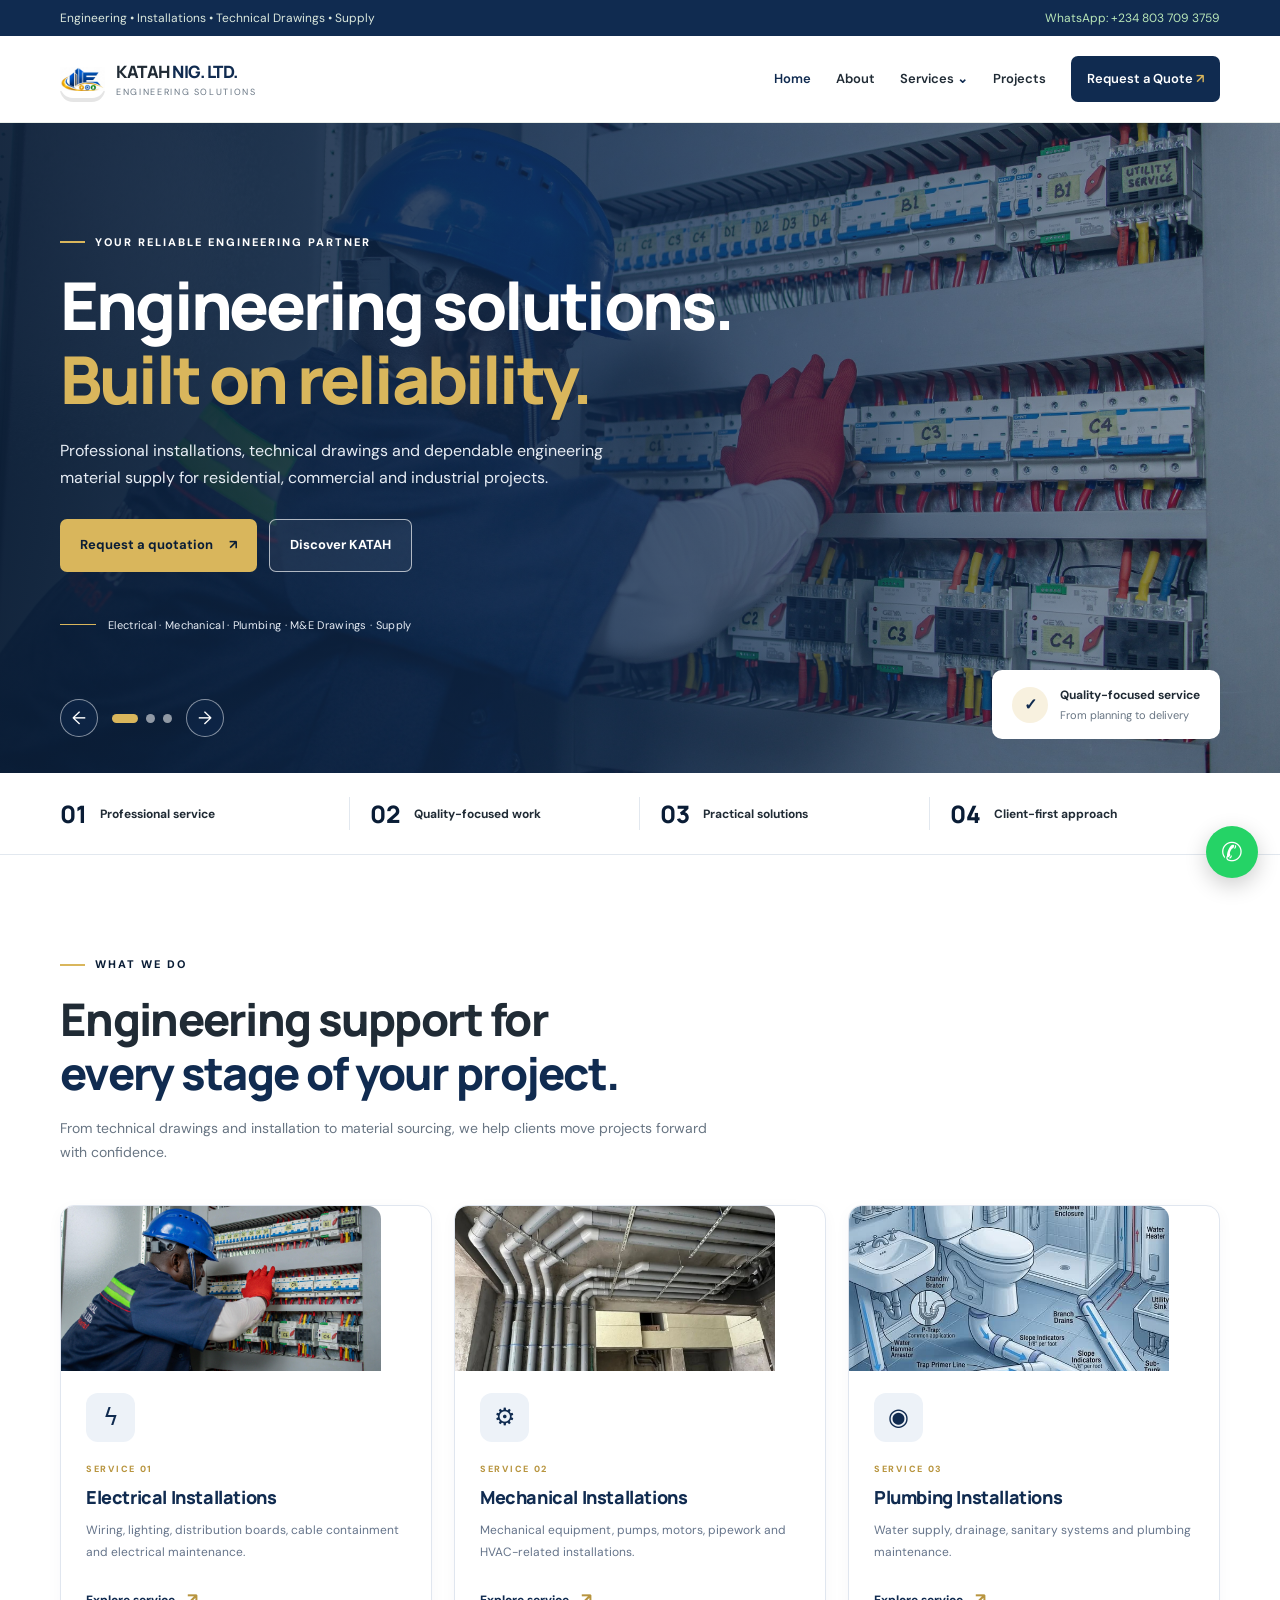
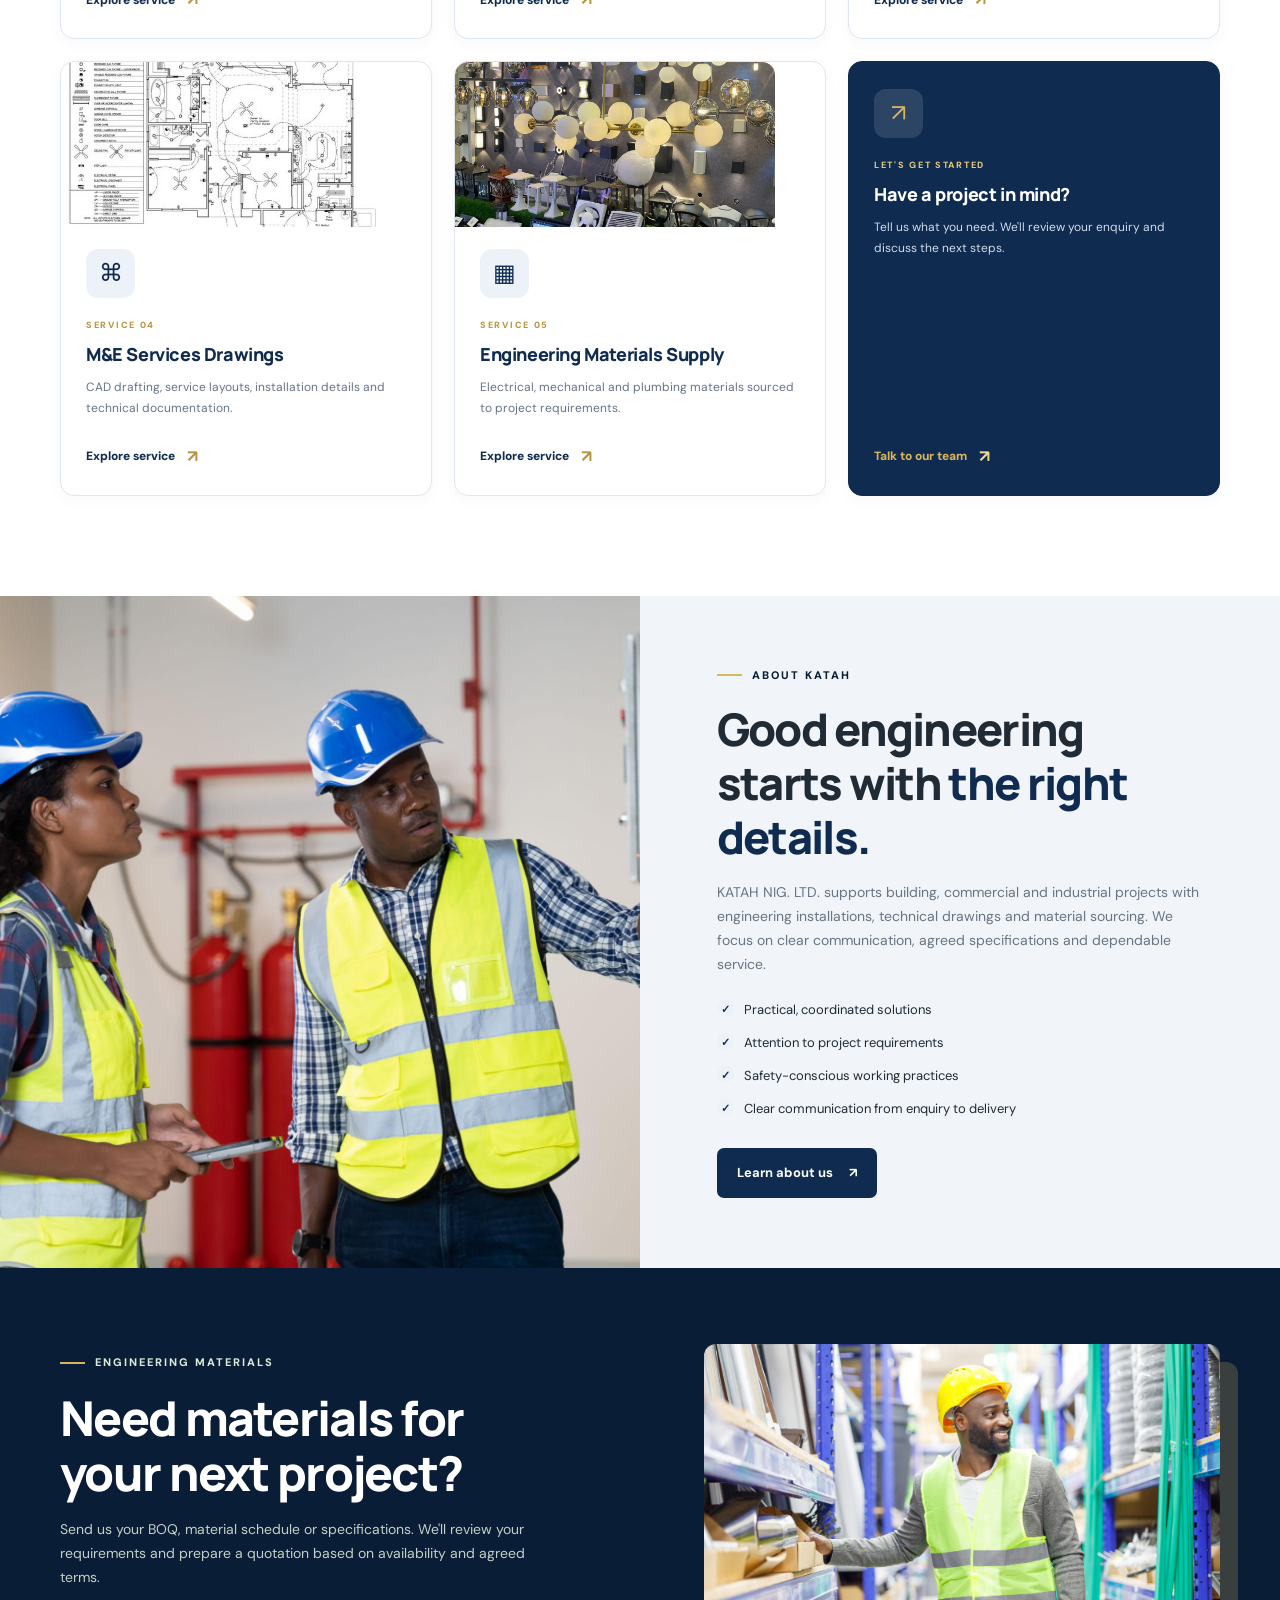
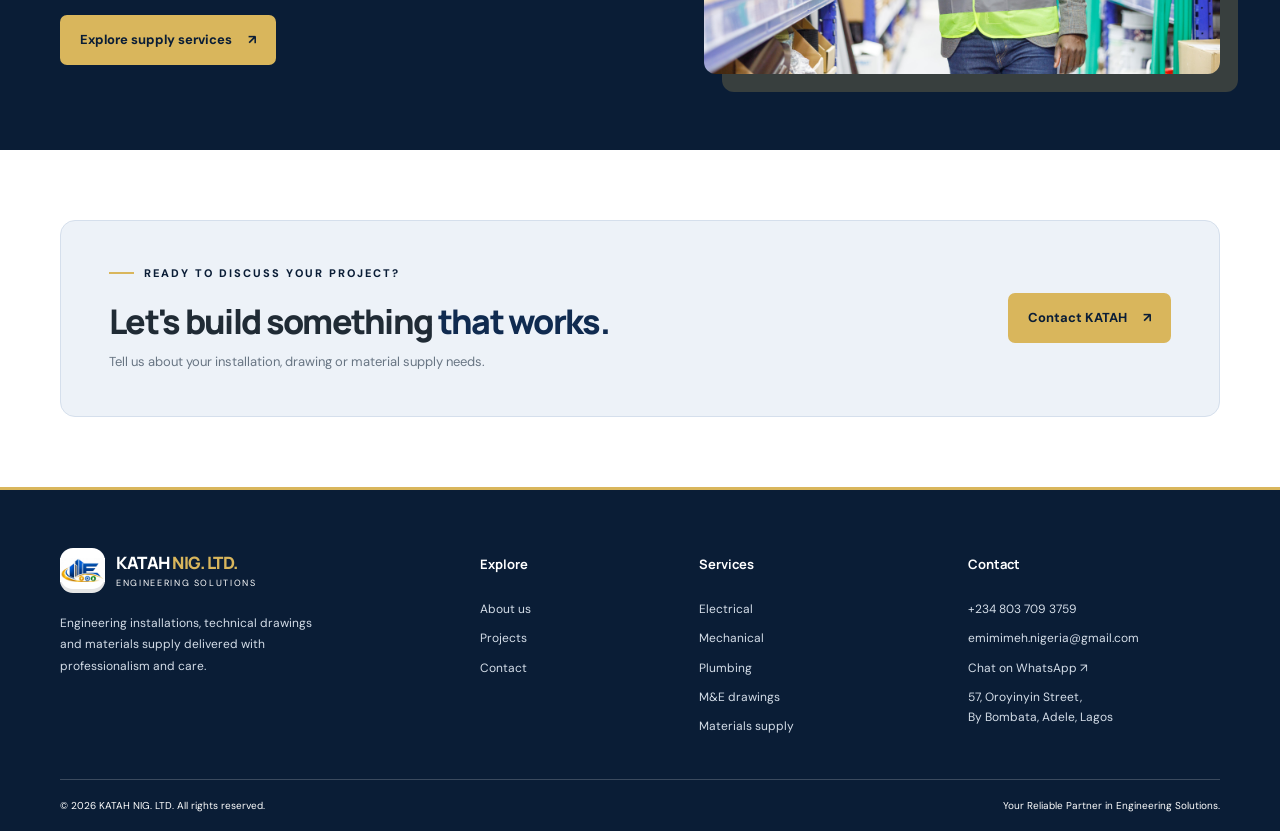
==== commit 6da92a9c: "Website updates" ====
--- a/index.html
+++ b/index.html
@@ -4,11 +4,11 @@
   <meta charset="UTF-8">
   <meta name="viewport" content="width=device-width, initial-scale=1.0">
 
-  <meta name="description" content="EMMIMEH NIG. LTD. provides electrical, mechanical and plumbing installations, M&E drawings and engineering materials supply in Lagos, Nigeria.">
+  <meta name="description" content="KATAH NIG. LTD. provides electrical, mechanical and plumbing installations, M&E drawings and engineering materials supply in Lagos, Nigeria.">
 
   <meta name="theme-color" content="#102B50">
 
-  <title>EMMIMEH NIG. LTD. | Engineering Solutions</title>
+  <title>KATAH NIG. LTD. | Engineering Solutions</title>
 
   <link rel="stylesheet" href="css/style.css">
   <script src="js/main.js" defer></script>
@@ -35,14 +35,14 @@
 
       <a class="brand"
          href="index.html"
-         aria-label="EMMIMEH NIG. LTD. home">
+         aria-label="KATAH NIG. LTD. home">
 
         <span class="brand-mark">
-          <img src="images/new-logo.jpg" alt="EMMIMEH NIG. LTD. logo">
+          <img src="images/new-logo.jpg" alt="KATAH NIG. LTD. logo">
         </span>
 
         <span class="brand-copy">
-          <strong>EMMIMEH <em>NIG. LTD.</em></strong>
+          <strong>KATAH <em>NIG. LTD.</em></strong>
           <small>ENGINEERING SOLUTIONS</small>
         </span>
       </a>
@@ -139,7 +139,7 @@
           </a>
 
           <a class="btn btn-outline-light" href="about.html">
-            Discover EMMIMEH
+            Discover KATAH
           </a>
 
         </div>
@@ -351,7 +351,7 @@
       <div class="split-copy reveal">
 
         <p class="eyebrow">
-          <span></span> ABOUT EMMIMEH
+          <span></span> ABOUT KATAH
         </p>
 
         <h2>
@@ -360,7 +360,7 @@
         </h2>
 
         <p>
-          EMMIMEH NIG. LTD. supports building, commercial and industrial
+          KATAH NIG. LTD. supports building, commercial and industrial
           projects with engineering installations, technical drawings
           and material sourcing. We focus on clear communication,
           agreed specifications and dependable service.
@@ -434,7 +434,7 @@
         </div>
 
         <a class="btn btn-orange" href="contact.html">
-          Contact EMMIMEH <span>↗</span>
+          Contact KATAH <span>↗</span>
         </a>
 
       </div>
@@ -452,11 +452,11 @@
         <a class="brand brand-footer" href="index.html">
 
           <span class="brand-mark">
-            <img src="images/new-logo.jpg" alt="EMMIMEH NIG. LTD. logo">
+            <img src="images/new-logo.jpg" alt="KATAH NIG. LTD. logo">
           </span>
 
           <span class="brand-copy">
-            <strong>EMMIMEH <em>NIG. LTD.</em></strong>
+            <strong>KATAH  <em>NIG. LTD.</em></strong>
             <small>ENGINEERING SOLUTIONS</small>
           </span>
 
@@ -514,7 +514,7 @@
     <div class="container footer-bottom">
 
       <span>
-        © <span data-year></span> EMMIMEH NIG. LTD. All rights reserved.
+        © <span data-year></span> KATAH NIG. LTD. All rights reserved.
       </span>
 
       <span>
@@ -527,10 +527,10 @@
 
   <!-- FLOATING WHATSAPP BUTTON -->
   <a class="whatsapp-float"
-     href="https://wa.me/2348037093759?text=Hello%20EMMIMEH%20NIG.%20LTD.%2C%20I%20would%20like%20to%20make%20an%20enquiry."
+     href="https://wa.me/2348037093759?text=Hello%20KATAH%20NIG.%20LTD.%2C%20I%20would%20like%20to%20make%20an%20enquiry."
      target="_blank"
      rel="noopener"
-     aria-label="Chat with EMMIMEH NIG. LTD. on WhatsApp">
+     aria-label="Chat with KATAH NIG. LTD. on WhatsApp">
     ✆
   </a>
 
--- a/css/style.css
+++ b/css/style.css
@@ -3,7 +3,7 @@
 
 
 :root {
-  /* EMMIMEH brand colours */
+  /* KATAH brand colours */
   --blue: #102B50;
   --blue-dark: #0A1D36;
   --blue-pale: #EDF2F8;
@@ -521,7 +521,7 @@
 
 
 /* =========================================
-   EMMIMEH — MODERN INTERACTIVE SERVICES GRID
+   KATAH — MODERN INTERACTIVE SERVICES GRID
 ========================================= */
 
 .service-grid {
@@ -1814,7 +1814,7 @@
 
 
 /* ==========================================
-   EMMIMEH NIG. LTD.
+   KATAH NIG. LTD.
    CONSOLIDATED BRAND AND HERO STYLES
    ========================================== */
 
